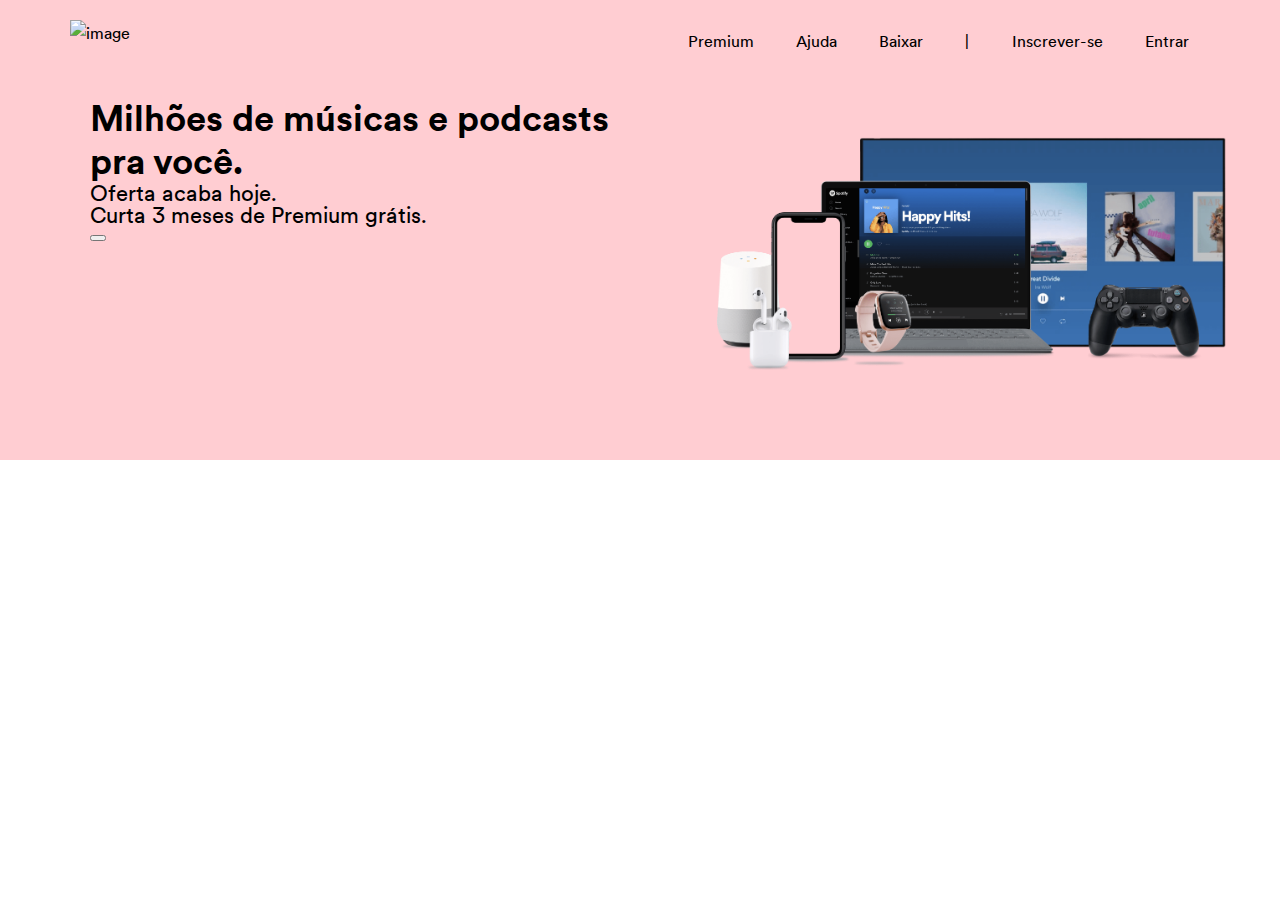
==== spotify/spot2.html @ db641cfd "Add files via upload" ====
<!DOCTYPE html>
    <html lang="pt-br">
    <head>
        <meta charset="UTF-8">
        <meta name="viewport" content="width=device-width, initial-scale=1.0">
        <title>Document</title>
        <link rel="stylesheet" href="assets/styles/reset.css">
        <link rel="stylesheet" href="./assets/styles/styles.css">
       
    </head>
    <body>
        <section class="nav"> 

            <div class="row">
                <div class="col-4"><img src="/assets/images/logo.png" alt="image" width="132px" height="41px"></div>
                <div class="col-1"></div>
                <div class="col-1">Premium</div>
                <div class="col-1">Ajuda</div>
                <div class="col-1">Baixar</div>
                <div class="col-1">|</div>
                <div class="col-1">Inscrever-se</div>
                <div class="col-1">Entrar</div>           
            </div>

            <header>

                <div class="texto">
                    <div class="line-1">Milhões de músicas e podcasts pra você.</div>
                    <div class="line-2">Oferta acaba hoje.</div>
                    <div class="line-2">Curta 3 meses de Premium grátis.</div>
                    <div><button></button></div>
                

                </div>

                <div class="image" >
                
                </div>

            </header>
                

        </section>

   
    </body>
    </html>
---- spotify/assets/styles/styles.css ----
@font-face{
    font-family: negrito;
    src:url(./font/circular-black.woff2)
}
@font-face{
    font-family: negrito-alto;
    src:url(./font/circular-bold.woff2);
}
@font-face{
    font-family: normal;
    src:url(./font/circular-book.woff2);
}

.row{ 
    display: flex;
    font: 16px normal ;
    font-weight: 400;
    background-color:transparent;   
    width: 1140px;
    height: 80px;
    margin: 0 auto;
    padding: 0 15px;
    justify-content: center;
}
.col-1{
    display: flex;
    flex-grow: 2;
    align-items: center;
    justify-content: center;
}
.col-4{
    display:flex;
    flex-grow: 20;  
    align-items: center; 
}
header{
    width: 1140px;
    height: 380px;
    display: flex;
    margin-left:    90px;
    margin-right: 90px;
}
.texto{
    width: 50%;
    height: 310px;

}
.image{
    width: 50%;
    height: 300px;
    background-repeat: no-repeat;
    background-size: 90%;
    background-image: url(../images/devices-temp-1.png);
    background-position-x:right ;
    background-position-y: bottom;
}
.nav {
    background-color: #FFCDD2;
}
.line-1{
    font-size: 36px;
    margin-top: 15px;
    font-weight: 900;
line-height: 1.2;    
    font-family: negrito-alto;

}
.line-2{
    font-family: normal;
    font-size: 22px;
}
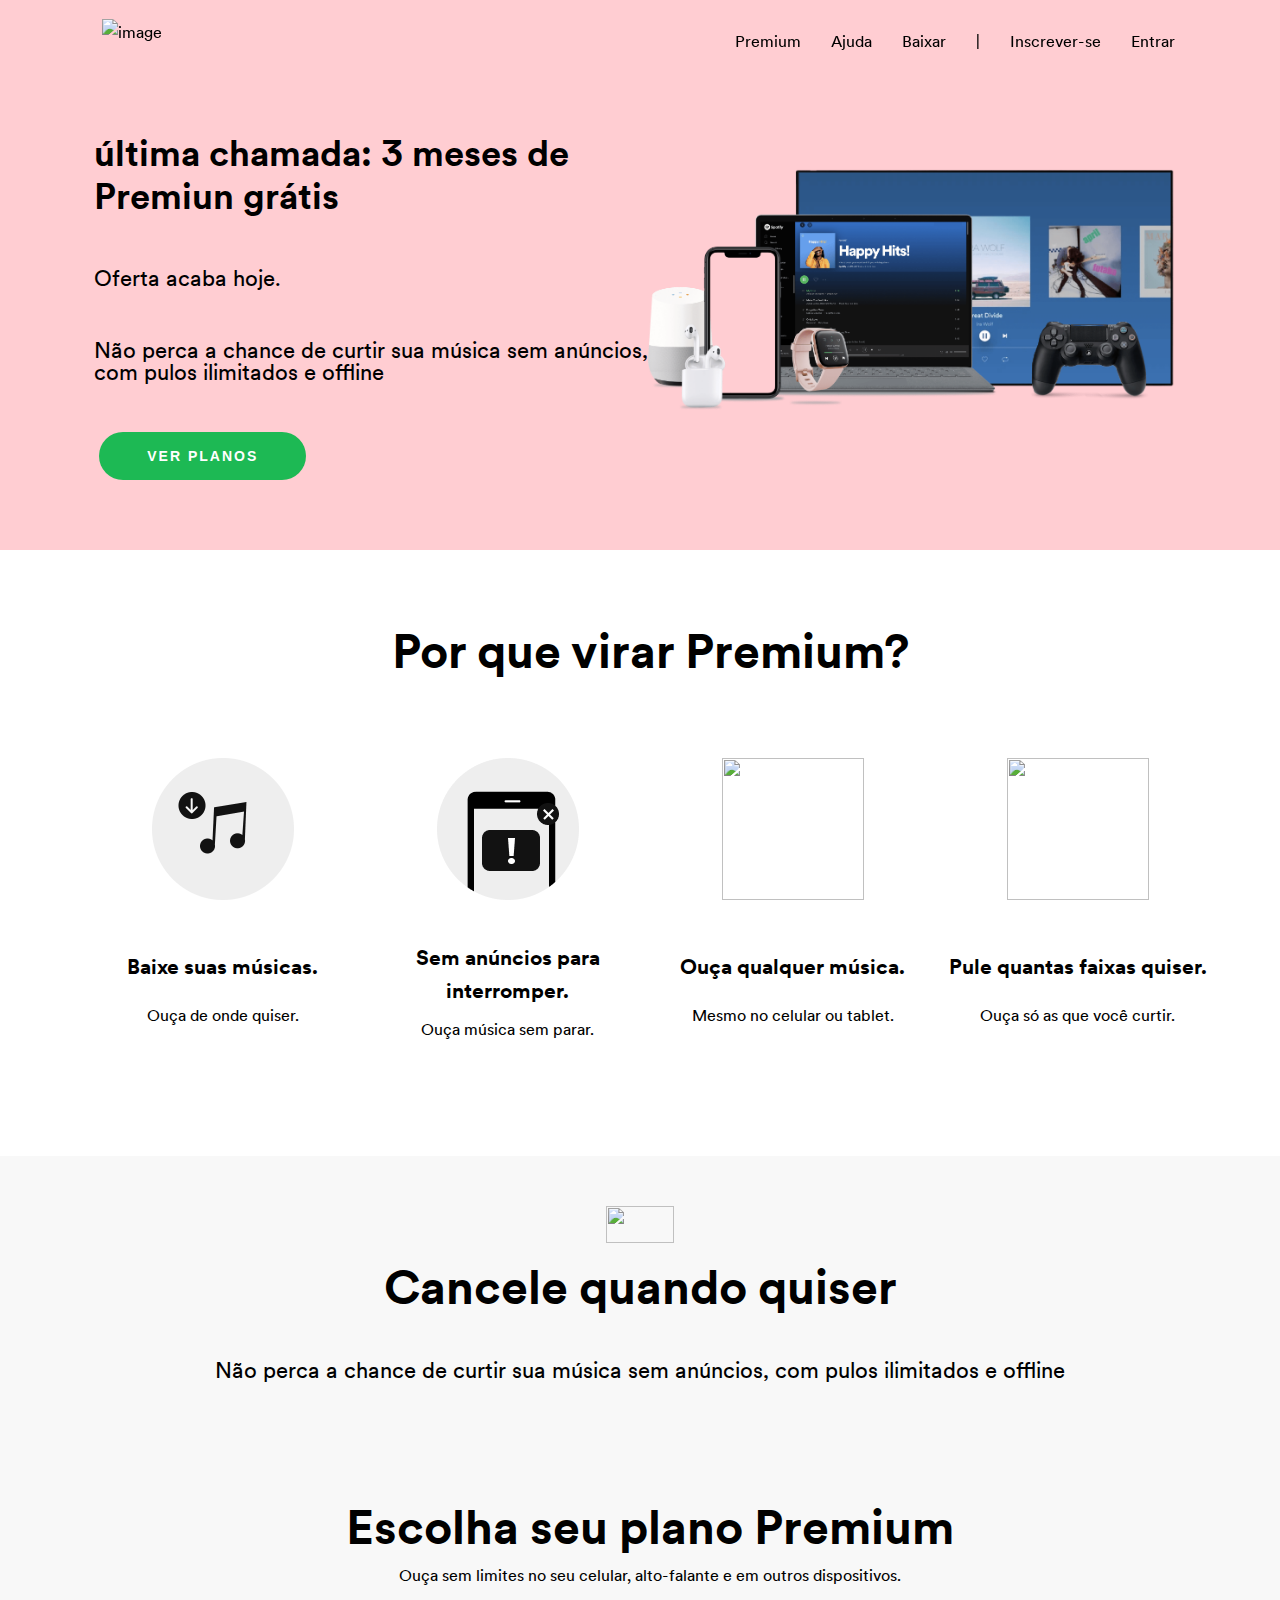
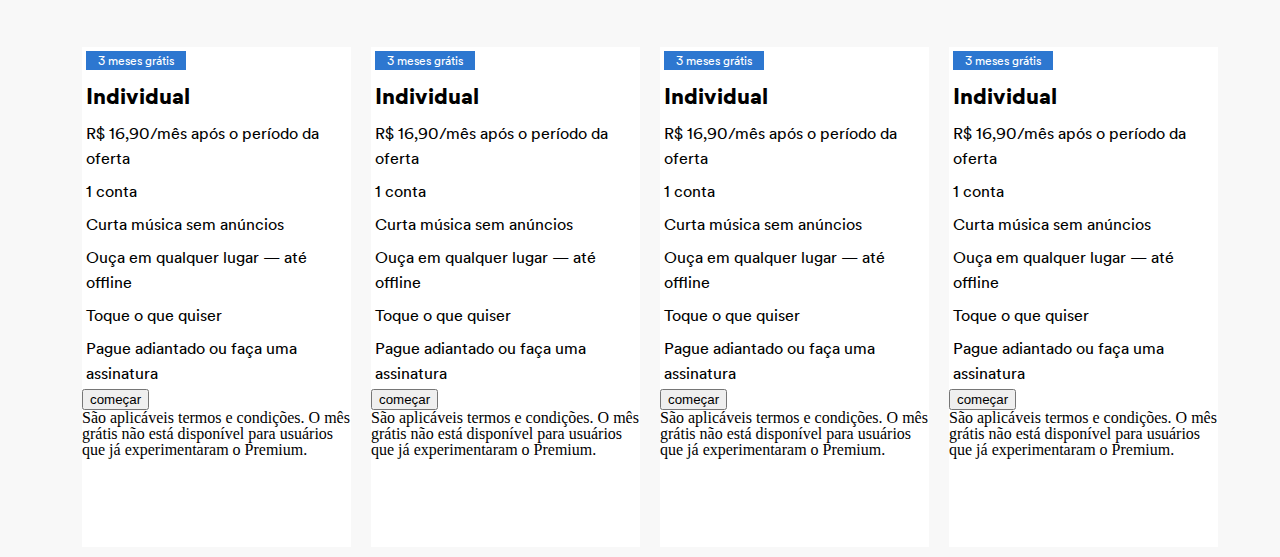
==== commit 9b44026e: "Add files via upload" ====
--- a/spotify/spot2.html
+++ b/spotify/spot2.html
@@ -5,42 +5,139 @@
         <meta name="viewport" content="width=device-width, initial-scale=1.0">
         <title>Document</title>
         <link rel="stylesheet" href="assets/styles/reset.css">
-        <link rel="stylesheet" href="./assets/styles/styles.css">
+        <link rel="stylesheet" href="./assets/styles/spot2.css">
        
     </head>
     <body>
         <section class="nav"> 
 
             <div class="row">
-                <div class="col-4"><img src="/assets/images/logo.png" alt="image" width="132px" height="41px"></div>
-                <div class="col-1"></div>
-                <div class="col-1">Premium</div>
-                <div class="col-1">Ajuda</div>
-                <div class="col-1">Baixar</div>
-                <div class="col-1">|</div>
-                <div class="col-1">Inscrever-se</div>
-                <div class="col-1">Entrar</div>           
-            </div>
+            <div class="col-4"><img src="/assets/images/logo.png" alt="image" ></div>
+            <div class="lado-1">
+            <div class="col-1"></div>
+            <div class="col-1">Premium</div>
+            <div class="col-1">Ajuda</div>
+            <div class="col-1">Baixar</div>
+            <div class="col-1">|</div>
+            <div class="col-1">Inscrever-se</div>
+            <div class="col-1">Entrar</div> 
+            </div>          
+        </div>
 
             <header>
 
                 <div class="texto">
-                    <div class="line-1">Milhões de músicas e podcasts pra você.</div>
-                    <div class="line-2">Oferta acaba hoje.</div>
-                    <div class="line-2">Curta 3 meses de Premium grátis.</div>
-                    <div><button></button></div>
+                    <div class="texto-1">última chamada: 3 meses de Premiun grátis</div>
+                    <div class="texto-2">Oferta acaba hoje.</div>
+                    <div class="texto-2">Não perca a chance de curtir sua música sem anúncios, com pulos ilimitados e offline</div>
+                    <div><button>Ver Planos</button></div>
                 
 
                 </div>
 
-                <div class="image" >
-                
-                </div>
+                <div class="image" ></div>
 
-            </header>
-                
+            </header>                
 
         </section>
+
+        <article class="article-1">
+            <div><h1>Por que virar Premium?</h1></div>
+
+            <div class="caixas"> 
+                <img src="./assets/images/benefit_1.png">
+                <h2>Baixe suas músicas.</h2>
+                <h3>Ouça de onde quiser.</h3>
+            </div> 
+            <div class="caixas">
+                <img src="assets/images/Benefit_2.png">
+                <h2>Sem anúncios para interromper.</h2>
+                <h3>Ouça música sem parar.</h3>
+
+            </div>
+            <div class="caixas">
+                <img src="/assets/images/benefit_3.png">
+                <h2>Ouça qualquer música.</h2>
+                <h3>Mesmo no celular ou tablet.</h3>
+            </div>
+            <div class="caixas">
+                <img src="/assets/images/benefit_4.png">
+                <h2>Pule quantas faixas quiser.</h2>
+                <h3>Ouça só as que você curtir.</h3>             
+            </div>
+        </article>  
+
+        <article class="article-2">
+            <div class="cancele">
+                <img src="/assets/images/switch-green.png"> 
+                <h1>Cancele quando quiser</h1>
+                <h2>Não perca a chance de curtir sua música sem anúncios, com pulos ilimitados e offline</h2>
+            </div>
+        </article>
+        <article class="article-3"> 
+            <div class="titulo">
+                <h1>Escolha seu plano Premium</h1>
+                <h2>Ouça sem limites no seu celular, alto-falante e em outros dispositivos.</h2>    
+            </div>  
+            <div class="opcoes">
+
+                <div class="caixa-azul">3 meses grátis</div>
+                <h2>Individual</h2>
+                <h3>R$ 16,90/mês após o período da oferta</h3>
+                <h3>1 conta</h3>
+                <h3>Curta música sem anúncios</h3>
+                <h3>Ouça em qualquer lugar — até offline</h3>
+                <h3>Toque o que quiser</h3>
+                <h3>Pague adiantado ou faça uma assinatura</h3>   
+                <button>começar</button>
+                <h5>São aplicáveis termos e condições. O mês grátis não está disponível para usuários que já experimentaram o Premium.</h5>                  
+                    
+            </div>
+            <div class="opcoes">
+
+                <div class="caixa-azul">3 meses grátis</div>
+                <h2>Individual</h2>
+                <h3>R$ 16,90/mês após o período da oferta</h3>
+                <h3>1 conta</h3>
+                <h3>Curta música sem anúncios</h3>
+                <h3>Ouça em qualquer lugar — até offline</h3>
+                <h3>Toque o que quiser</h3>
+                <h3>Pague adiantado ou faça uma assinatura</h3>   
+                <button>começar</button>
+                <h5>São aplicáveis termos e condições. O mês grátis não está disponível para usuários que já experimentaram o Premium.</h5> 
+
+                    
+            </div>
+            <div class="opcoes">
+
+                <div class="caixa-azul">3 meses grátis</div>
+                <h2>Individual</h2>
+                <h3>R$ 16,90/mês após o período da oferta</h3>
+                <h3>1 conta</h3>
+                <h3>Curta música sem anúncios</h3>
+                <h3>Ouça em qualquer lugar — até offline</h3>
+                <h3>Toque o que quiser</h3>
+                <h3>Pague adiantado ou faça uma assinatura</h3>   
+                <button>começar</button>
+                <h5>São aplicáveis termos e condições. O mês grátis não está disponível para usuários que já experimentaram o Premium.</h5>                  
+                    
+            </div>
+            <div class="opcoes">
+
+                <div class="caixa-azul">3 meses grátis</div>
+                <h2>Individual</h2>
+                <h3>R$ 16,90/mês após o período da oferta</h3>
+                <h3>1 conta</h3>
+                <h3>Curta música sem anúncios</h3>
+                <h3>Ouça em qualquer lugar — até offline</h3>
+                <h3>Toque o que quiser</h3>
+                <h3>Pague adiantado ou faça uma assinatura</h3>   
+                <button>começar</button>
+                <h5>São aplicáveis termos e condições. O mês grátis não está disponível para usuários que já experimentaram o Premium.</h5>                  
+                    
+            </div>
+
+        </article>
 
    
     </body>
--- a/spotify/assets/styles/spot2.css
+++ b/spotify/assets/styles/spot2.css
@@ -0,0 +1,238 @@
+@font-face{
+    font-family: negrito;
+    src:url(./font/circular-black.woff2)
+}
+@font-face{
+    font-family: negrito-alto;
+    src:url(./font/circular-bold.woff2);
+}
+@font-face{
+    font-family: normal;
+    src:url(./font/circular-book.woff2);
+}
+
+@media screen and (min-width: 768px)    
+{
+.row { 
+    margin: opx;
+    justify-content: space-between;
+    display: flex;
+    width: 100%;
+    font: 16px normal ;
+    font-weight: 400;
+    height: 80px;
+    margin: 0px;
+    color: black;
+    background-color: transparent;
+    position: fixed;
+    }
+
+
+    .lado-1{
+        display: inline-flex; 
+        justify-content: space-around;
+        width: 500px;
+        margin-right: 7%;
+    }
+    .col-1{
+        display: flex;
+        align-items: center;
+        justify-content: center;
+    }
+    .col-4{
+        display:flex;
+        align-items: center; 
+        margin-left: 8%;
+    }
+    .col-4 img{
+        width:132px;
+        height:42px;
+
+    }
+    header{
+        width: 100%;
+        margin-top:80px ;
+        display: inline-flex;
+        
+    }
+    .nav{
+        height: 550px;
+        
+        display: flex;
+        
+        background-color: #FFCDD2;
+    }
+.texto-1{
+    
+    margin-top: 40px;
+    width: 500px;
+    font-size: 36px;
+    font-weight: 900;
+    line-height: 1.2;    
+    font-family: negrito-alto;
+
+}
+.texto-2{
+    margin-top: 30px;
+    width: 585px;
+    font-family: normal;
+    font-size: 22px;
+}.image{
+    margin-top: 10px;
+    margin-right: 8%;
+    height: 330px;
+    display: flex;
+    
+    width: 50%;
+    
+    background-repeat: no-repeat;
+    background-size: 90%;
+    background-image: url(../images/devices-temp-1.png);
+    background-position-x:right ;
+    background-position-y: bottom;
+}   
+.texto div{ 
+    margin-left: 16%;
+    margin-top: 50px;
+}
+.texto{
+    
+    
+    width: 50%;
+    height: 350px;
+}
+.texto button{ 
+    
+    
+    padding: 17px 48px;
+    background-color: #1db954;
+    letter-spacing: 2px;
+    line-height: 1;
+    display: inline-block;
+    font-size: 14px;
+    font-weight: 700;
+    border-radius: 500px;
+    color: white;
+    text-transform: uppercase;
+    text-decoration: none!important;
+    border: 0px;
+    margin: 0px 5px 0px 5px;
+}
+.article-1{
+    justify-content: center;
+    display: inline-flex;
+    flex-direction: center;
+    
+    flex-wrap: wrap;
+}
+.article-1 h1{
+    padding-top: 60px;
+    width: 1300px;
+    display: flex;
+    justify-content: center;
+    align-items: center;
+    font:48px negrito-alto;
+    padding-bottom: 72px;
+}   
+.article-1 .caixas{
+    
+    width: 285px;
+    height: 278px;
+    justify-content: center;
+    align-items: baseline;
+    display: inline-flex;
+    flex-wrap: wrap;    
+}
+.article-1 img{
+    width: 142px;
+    height: 142px;
+    margin:0px 71.5px 40px;
+
+}
+.article-1 h2{
+    font-weight: bold;
+    margin-bottom: 10px;
+    font:21px negrito-alto;
+    text-align: center;
+}
+.article-1 h3{
+    font:16px normal ;
+}   
+.article-2{
+    margin: 0px;
+    text-align: center;
+    flex-direction: column;
+    justify-content: center;
+    align-items: center;
+    display: flex;
+    margin-top: 120px;
+    background-color: #f8f8f8;
+}
+.article-2 h1{
+    margin-bottom: 30px;
+    text-align: center;
+    font: 48px negrito-alto;
+}
+.article-2 h2{
+    font:22px normal ;
+    margin-bottom: 100px;
+}
+.article-2 img{
+    margin-top: 50px;
+    width: 68px;
+    height: 37px;
+}
+.titulo h1{
+    font: 48px negrito-alto;
+    width: 1300px;
+    display: flex;
+    justify-content: center;
+    align-items: center;
+    
+
+}
+.titulo h2{
+    font: 16px normal;
+    width: 1300px;
+    display: flex;
+    justify-content: center;
+    align-items: center;
+    padding-bottom:50px ;
+   
+
+}
+.article-3{
+    
+   
+    justify-content: center;
+    align-items: center;
+    flex-wrap: wrap;
+    background-color:#f8f8f8 ;
+    display:inline-flex;
+}
+.article-3 .opcoes {
+    
+    margin:10px ;
+   
+    background-color: white;
+    width: 269px;
+    height: 500px;
+}
+.article-3 .caixa-azul{
+    width: 100px;
+    display: flex  ;
+    justify-content: center;
+    color: white;
+    margin: 4px;
+    font:12px normal;
+    background-color: #2d77d0;
+}
+.opcoes h2{
+    font: 22px negrito;
+    padding: 4px;
+}
+.opcoes h3{
+    font: 16px normal;
+    padding: 4px;
+}
+}
